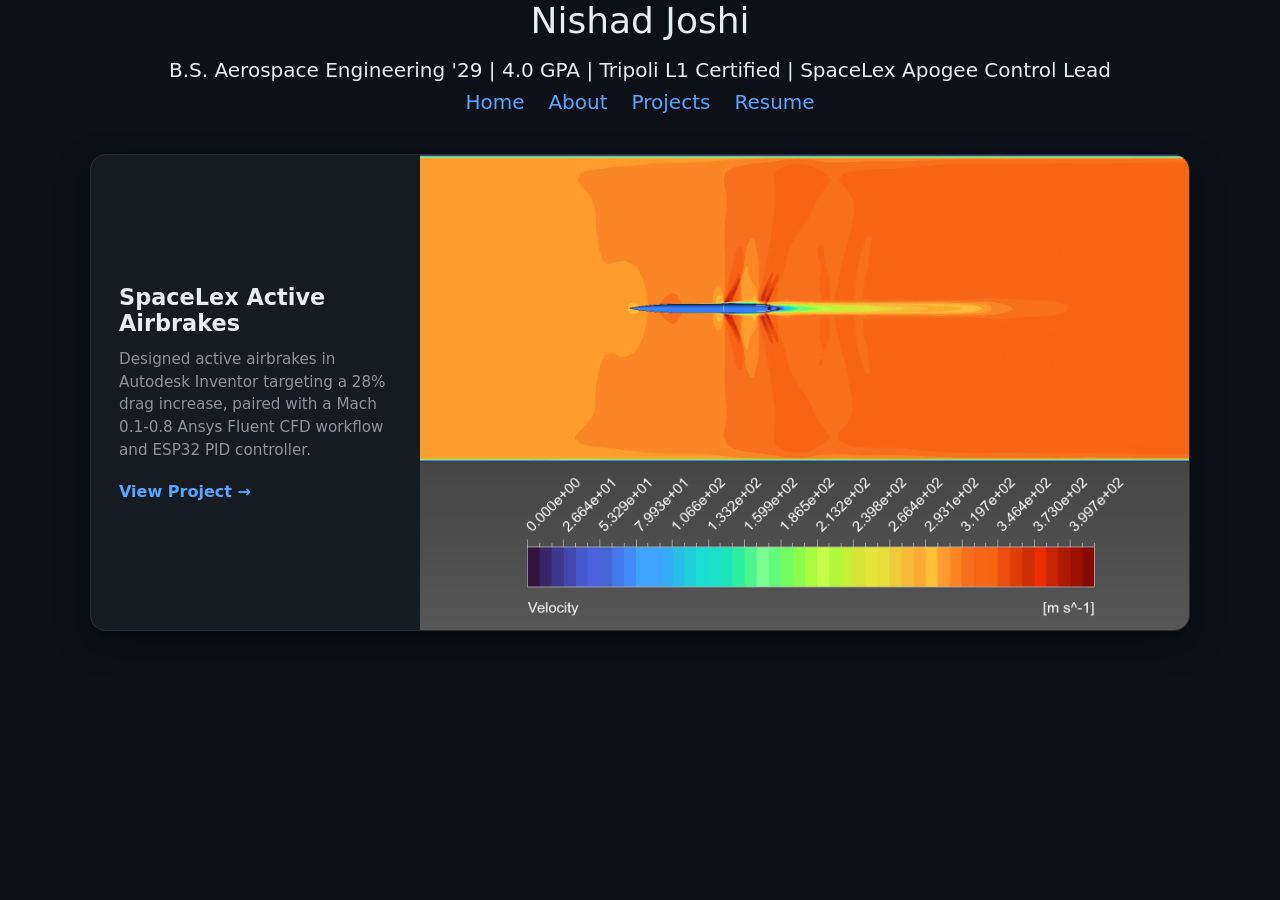
==== index.html @ 1cd3d4d1 "Visual structure polish Finalizing visual layout before filling in all the details" ====
<!doctype html>
<html lang="en-US">
  <head>
    <meta charset="utf-8" />
    <meta name="viewport" content="width=device-width, initial-scale=1.0" />
    <title>Nishad Joshi's portfolio</title>
    <link href="styles.css" rel="stylesheet" />
  </head>
  <body>
    <header id="header">Nishad Joshi</header>
    <h2 id = "subheader2">B.S. Aerospace Engineering '29 | 4.0 GPA | Tripoli L1 Certified | SpaceLex Apogee Control Lead</h2>

    <nav id="navbar">
      <ul id="navigator">
      <li><a href="index.html">Home</a></li>
      <li><a href="about.html">About</a></li>
      <li class="dropdown">
        <a href="#projects">Projects</a>
        <ul class="dropdown-menu">
          <li><a href="spacelex.html">SpaceLex Active Airbrakes</a></li>
          <li><a href="rocksat.html">RockSat Mechanical</a></li>
          <li><a href="uav.html">UAV Parachute Drop</a></li>
        </ul>
      </li>
      <li><a href="assets/Professional Resume v2 November 2026.pdf" target="_blank">Resume</a></li>
    </ul>
</nav>
    <section class="projects-container">
      <article class="project-card">
        <div class="card-text">
          <h2>SpaceLex Active Airbrakes</h2>
          <p>Designed active airbrakes in Autodesk Inventor targeting a 28% drag
            increase, paired with a Mach 0.1-0.8 Ansys Fluent CFD workflow and
            ESP32 PID controller.
          </p>
          <a href="projects.html" class="card-link">View Project &rarr;</a>
        </div>
        <div class="card-image">
          <img src="assets/airbrakes_velocity_plot.png" alt="SpaceLex active airbrake CFD Velocity plot" />
        </div>
      </article>
    </section>
  </body>
</html>
---- styles.css ----
#header {
  font-size: 36px;
  text-align: center;
  margin-bottom: 12px;
  font-family: system-ui, -apple-system, sans-serif;
}

#subheader2{
  text-align: center;
  font-size: 20px;
  margin-bottom: 8px;
  font-family: system-ui, -apple-system, sans-serif;
  font-weight: normal
}

:root {
  --bg-main: #0d1117;      /* Deep slate background */
  --bg-card: #161b22;      /* Slightly lighter shade for cards/nav */
  --text-main: #e6edf3;    /* Soft off-white for body text */
  --text-muted: #8b949e;   /* Gray for subtitles and dates */
  --accent: #58a6ff;       /* Accent color for links and buttons */
}

body {
  background-color: var(--bg-main);
  color: var(--text-main);
  margin: 0;               /* Removes default white border around the page */
  min-height: 100vh;       /* Ensures background fills the full screen height */
  font-family: system-ui, -apple-system, sans-serif;
}

.projects-container {
  max-width: 1100px;
  margin: 40px auto;
  padding: 0 20px;
  display: flex;
  flex-direction: column;
  gap: 32px; /* Space between stacked cards */
}

.project-card {
  display: grid;
  grid-template-columns: 3fr 7fr; /* 30% text left, 70% image right */
  background-color: var(--bg-card);
  border-radius: 16px;
  overflow: hidden; /* Clips the image corners to match the card's border-radius */
  
  /* Shadow + subtle border for clean separation on dark backgrounds */
  box-shadow: 0 12px 30px rgba(0, 0, 0, 0.55);
  border: 1px solid rgba(255, 255, 255, 0.08);
  transition: transform 0.2s ease, box-shadow 0.2s ease;
}

.project-card:hover {
  transform: translateY(-4px);
  box-shadow: 0 18px 40px rgba(0, 0, 0, 0.7);
}

.card-text {
  padding: 28px;
  display: flex;
  flex-direction: column;
  justify-content: center; /* Vertically centers text against the image */
  gap: 12px;
}

.card-text h2 {
  margin: 0;
  font-size: 1.4rem;
}

.card-text p {
  margin: 0;
  color: var(--text-muted);
  line-height: 1.5;
  font-size: 0.95rem;
}

.card-link {
  margin-top: 8px;
  font-weight: 600;
}

.card-image {
  min-height: 300px; /* Keeps card height consistent even with short text */
}

.card-image img {
  width: 100%;
  height: 100%;
  object-fit: cover; /* Fills the 70% panel without stretching or distorting */
  display: block;    /* Removes the tiny default gap under inline images */
}

/* Stack vertically on smaller screens so the 30% text column doesn't get squished */
@media (max-width: 768px) {
  .project-card {
    grid-template-columns: 1fr;
  }
}

a {
  color: var(--accent);    /* Prevents default dark-blue links from disappearing */
  text-decoration: none;
}

#navigator {
  list-style-type: none;
  padding: 0;
  margin: 0;
  display: flex;
  justify-content: center; /* Centers the flex items horizontally */
  gap: 24px;               /* Adds clean spacing between Home, Projects, Resume */
  font-size: 20px;
}

#content {
  color: aqua;
}

#projCard {
  background-color: var(--bg-card);
  grid-template-columns: 3fr 7fr; /* 30% text left, 70% image right */
  padding: 16px;
  border-radius: 8px;
  margin-bottom: 16px;
}

.dropdown {
  position: relative;
}

.dropdown-menu {
  list-style: none;
  margin: 0;
  padding: 8px 0;
  position: absolute;
  top: 100%;               /* Sits right below "Projects" */
  left: 50%;
  transform: translateX(-50%) translateY(6px); /* Centers under "Projects" */
  min-width: 220px;
  background-color: var(--bg-card);
  border: 1px solid rgba(255, 255, 255, 0.08);
  border-radius: 10px;
  box-shadow: 0 12px 28px rgba(0, 0, 0, 0.65);
  z-index: 100;            /* Floats cleanly on top of your project cards */

  /* Hidden by default with a smooth fade */
  opacity: 0;
  visibility: hidden;
  pointer-events: none;
  transition: opacity 0.18s ease, transform 0.18s ease, visibility 0.18s ease;
}

/* Invisible hover bridge so the menu doesn't close as your mouse moves down */
.dropdown::after {
  content: "";
  position: absolute;
  top: 100%;
  left: 0;
  width: 100%;
  height: 12px;
}

/* Show on hover (or keyboard tab focus) */
.dropdown:hover .dropdown-menu,
.dropdown:focus-within .dropdown-menu {
  opacity: 1;
  visibility: visible;
  pointer-events: auto;
  transform: translateX(-50%) translateY(10px);
}

.dropdown-menu li a {
  display: block;
  padding: 8px 16px;
  font-size: 0.92rem;
  color: var(--text-main);
  white-space: nowrap;
  transition: background-color 0.15s ease, color 0.15s ease;
}

.dropdown-menu li a:hover {
  background-color: rgba(255, 255, 255, 0.06);
  color: var(--accent);
}
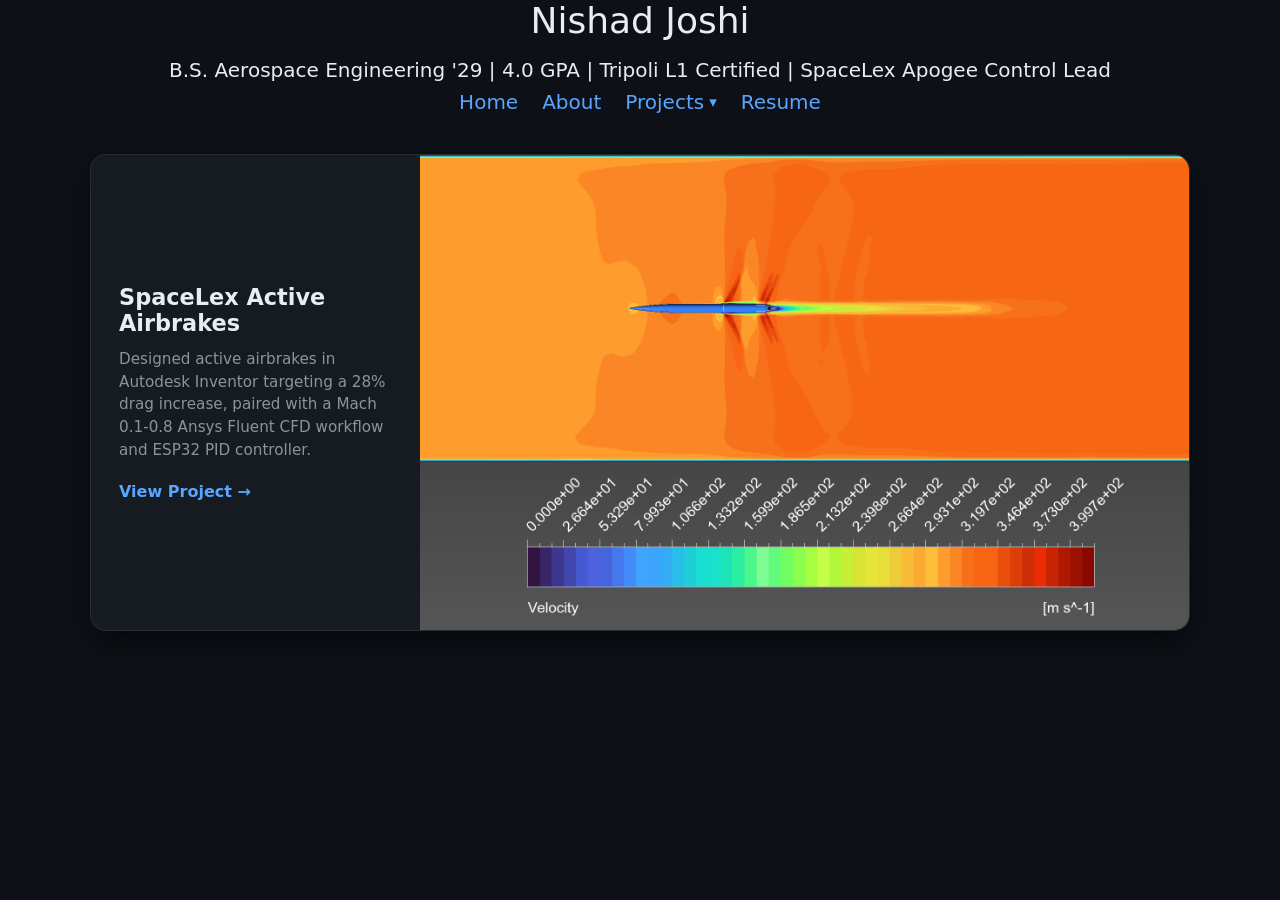
==== commit 616a9617: "Structure" ====
--- a/index.html
+++ b/index.html
@@ -12,19 +12,19 @@
 
     <nav id="navbar">
       <ul id="navigator">
-      <li><a href="index.html">Home</a></li>
-      <li><a href="about.html">About</a></li>
-      <li class="dropdown">
-        <a href="#projects">Projects</a>
-        <ul class="dropdown-menu">
-          <li><a href="spacelex.html">SpaceLex Active Airbrakes</a></li>
-          <li><a href="rocksat.html">RockSat Mechanical</a></li>
-          <li><a href="uav.html">UAV Parachute Drop</a></li>
-        </ul>
-      </li>
-      <li><a href="assets/Professional Resume v2 November 2026.pdf" target="_blank">Resume</a></li>
-    </ul>
-</nav>
+        <li><a href="index.html">Home</a></li>
+        <li><a href="about.html">About</a></li>
+        <li class="dropdown">
+          <a href="#projects">Projects <span class="arrow">&#9662;</span></a>
+          <ul class="dropdown-menu">
+            <li><a href="spacelex.html">SpaceLex Active Airbrakes</a></li>
+            <li><a href="rocksat.html">RockSat Mechanical</a></li>
+            <li><a href="uav.html">UAV Parachute Drop</a></li>
+          </ul>
+        </li>
+        <li><a href="assets/Professional Resume v2 November 2026.pdf" target="_blank">Resume</a></li>
+      </ul>
+    </nav>
     <section class="projects-container">
       <article class="project-card">
         <div class="card-text">
--- a/styles.css
+++ b/styles.css
@@ -183,4 +183,21 @@
 .dropdown-menu li a:hover {
   background-color: rgba(255, 255, 255, 0.06);
   color: var(--accent);
+}
+
+.dropdown > a {
+  display: inline-flex;
+  align-items: center;
+  gap: 5px;
+}
+
+.arrow {
+  font-size: 0.75em;
+  display: inline-block;
+  transition: transform 0.2s ease;
+}
+
+.dropdown:hover .arrow,
+.dropdown:focus-within .arrow {
+  transform: rotate(180deg);
 }
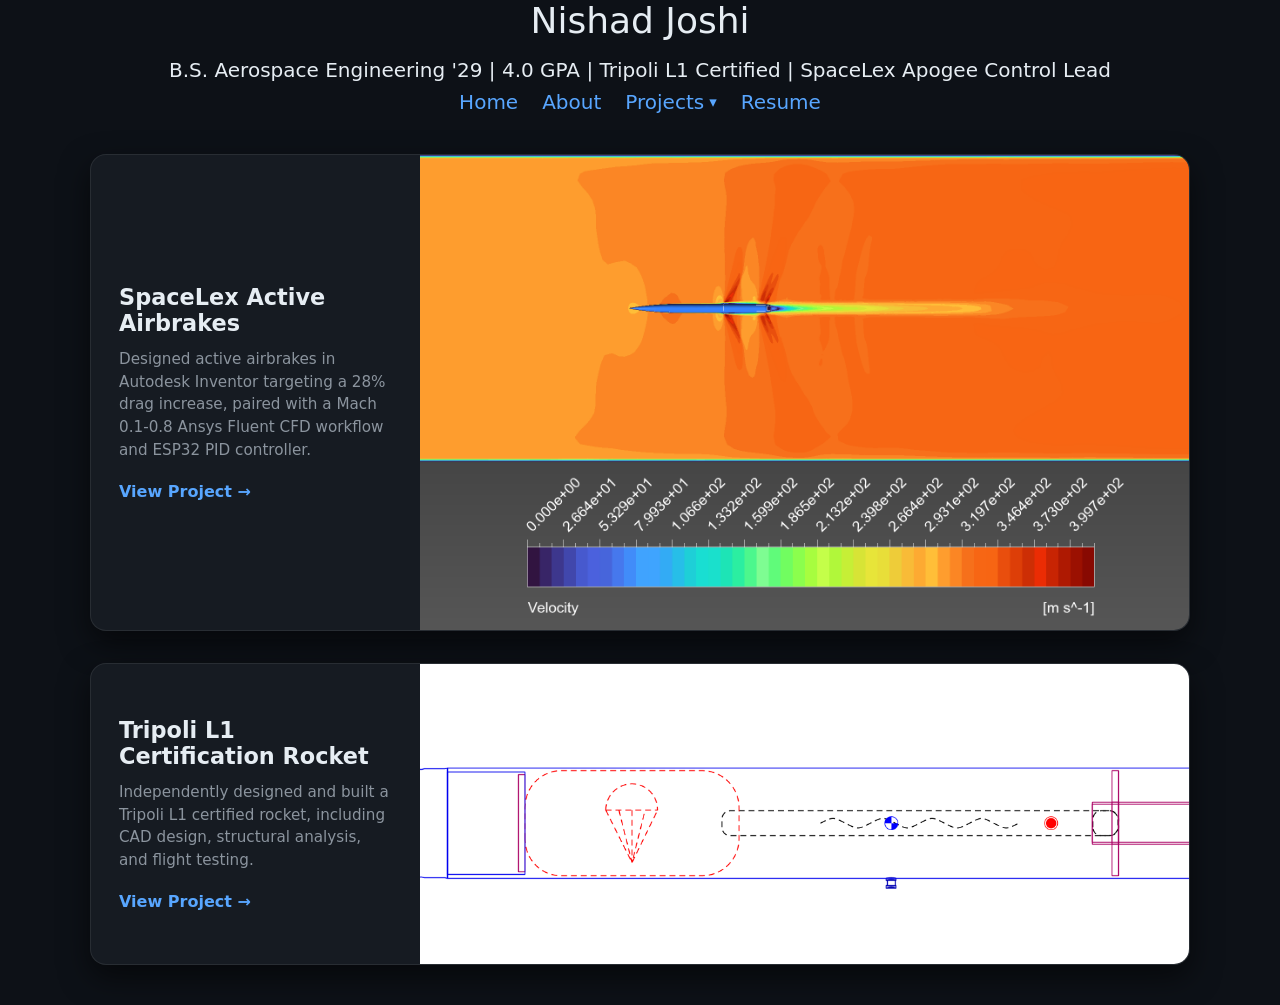
==== commit c3d77198: "Major additions to content" ====
--- a/index.html
+++ b/index.html
@@ -33,12 +33,25 @@
             increase, paired with a Mach 0.1-0.8 Ansys Fluent CFD workflow and
             ESP32 PID controller.
           </p>
-          <a href="projects.html" class="card-link">View Project &rarr;</a>
+          <a href="spacelex.html" class="card-link">View Project &rarr;</a>
         </div>
         <div class="card-image">
           <img src="assets/airbrakes_velocity_plot.png" alt="SpaceLex active airbrake CFD Velocity plot" />
         </div>
       </article>
+
+      <article class="project-card">
+        <div class="card-text">
+          <h2>Tripoli L1 Certification Rocket</h2>
+          <p>Independently designed and built a Tripoli L1 certified rocket, including
+            CAD design, structural analysis, and flight testing.
+          </p>
+          <a href="l1.html" class="card-link">View Project &rarr;</a>
+        </div>
+        <div class="card-image">
+          <img src="assets/l1_openrocket.png" alt="L1 Certification rocket OpenRocket design"/>
+        </div>
+      </article>
     </section>
   </body>
 </html>
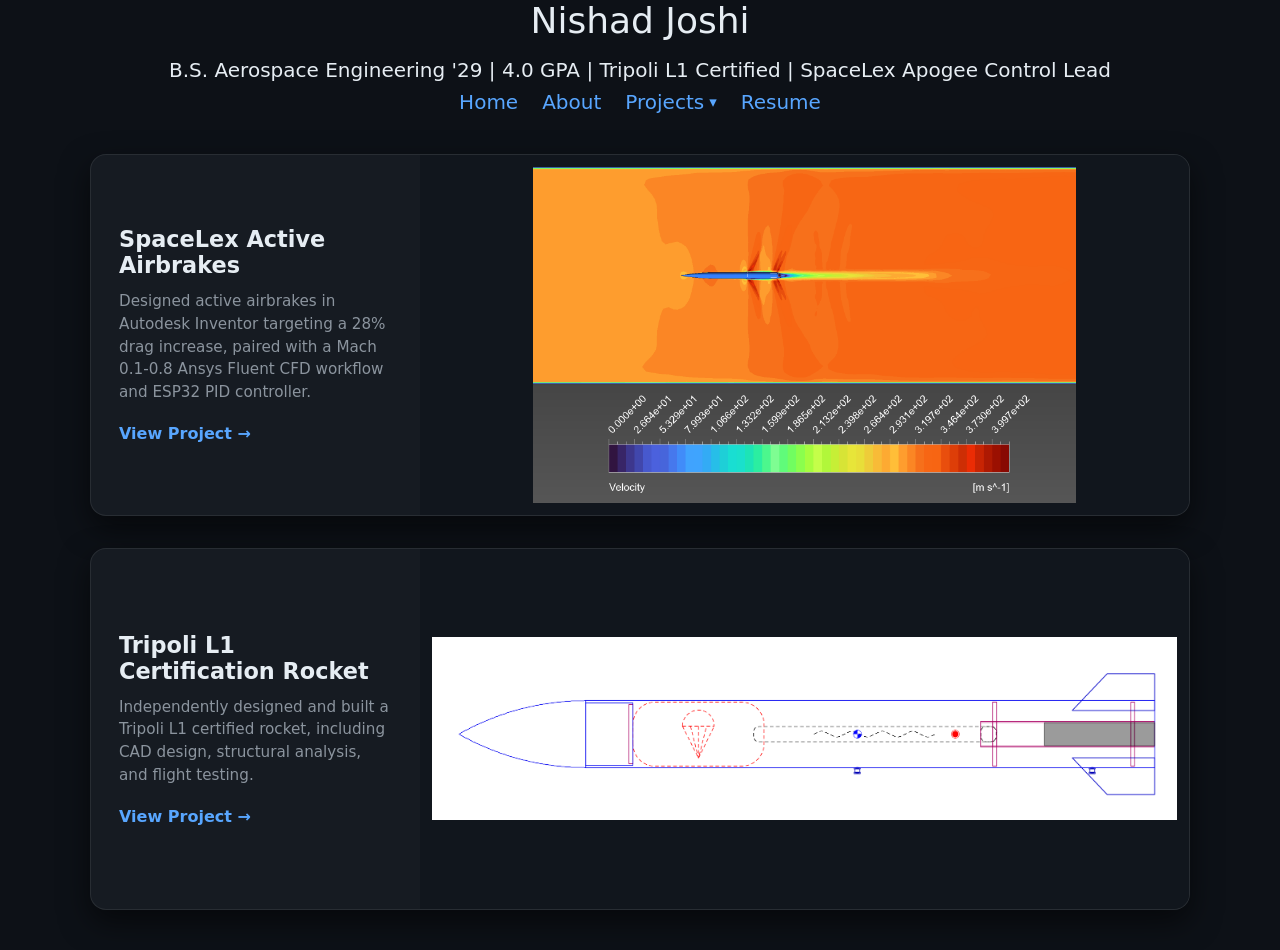
==== commit c4243c78: "Changed image handling" ====
--- a/styles.css
+++ b/styles.css
@@ -82,14 +82,22 @@
 }
 
 .card-image {
-  min-height: 300px; /* Keeps card height consistent even with short text */
+  height: 360px;              /* Locks all cards to a consistent height */
+  background-color: #11161d;  /* Subtle frame color behind any extra space */
+  padding: 12px;              /* Optional breathing room around plots/legends */
+  box-sizing: border-box;
+  display: flex;
+  align-items: center;
+  justify-content: center;
 }
 
 .card-image img {
-  width: 100%;
-  height: 100%;
-  object-fit: cover; /* Fills the 70% panel without stretching or distorting */
-  display: block;    /* Removes the tiny default gap under inline images */
+  max-width: 100%;
+  max-height: 100%;
+  width: auto;
+  height: auto;
+  object-fit: contain;        /* Guarantees the entire image stays visible */
+  display: block;
 }
 
 /* Stack vertically on smaller screens so the 30% text column doesn't get squished */
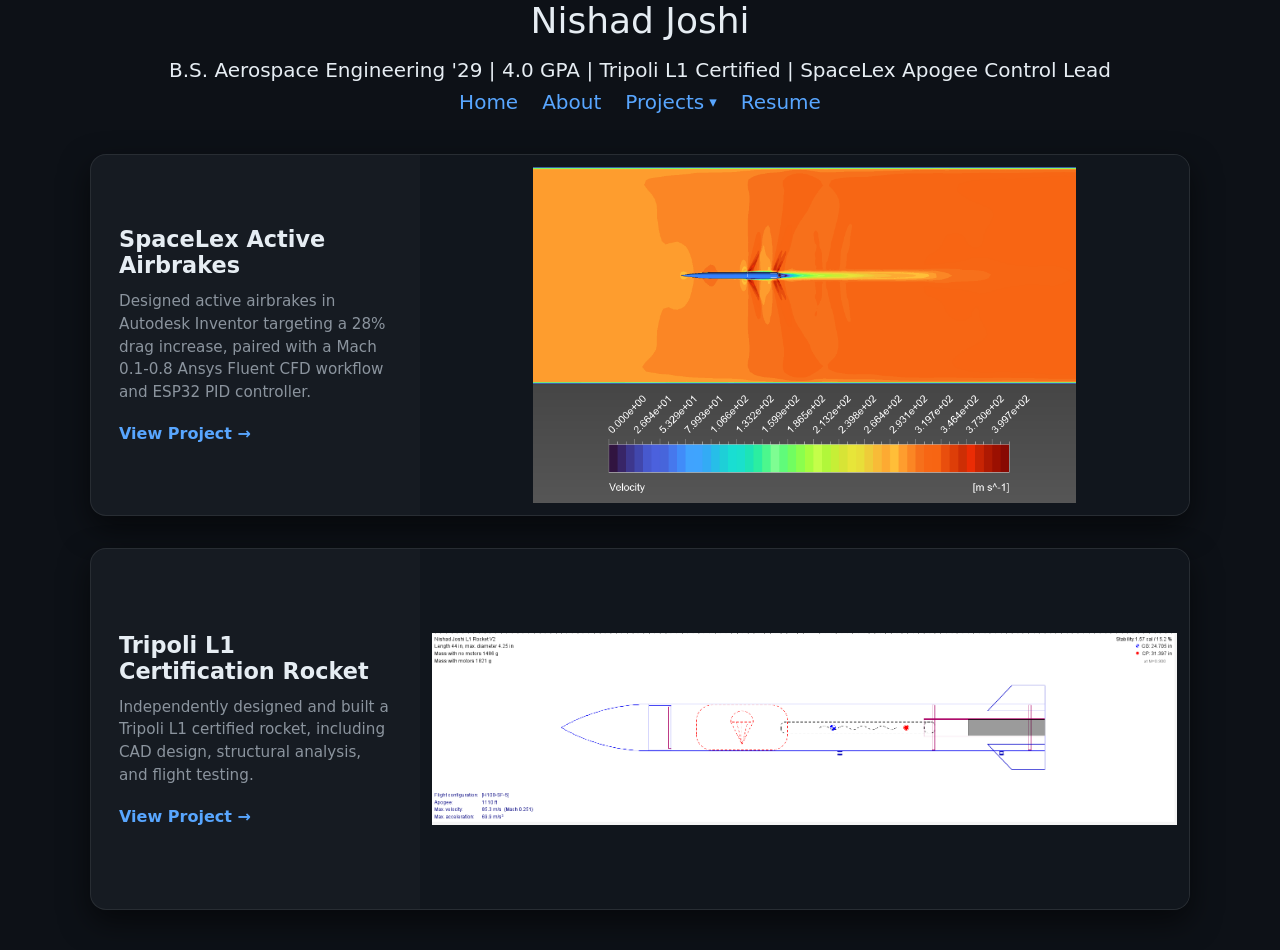
==== commit 461645b8: "Finished up two project pages" ====
--- a/index.html
+++ b/index.html
@@ -18,13 +18,14 @@
           <a href="#projects">Projects <span class="arrow">&#9662;</span></a>
           <ul class="dropdown-menu">
             <li><a href="spacelex.html">SpaceLex Active Airbrakes</a></li>
-            <li><a href="rocksat.html">RockSat Mechanical</a></li>
+            <li><a href="l1.html">L1 Certification Rocket</a></li>
             <li><a href="uav.html">UAV Parachute Drop</a></li>
           </ul>
         </li>
         <li><a href="assets/Professional Resume v2 November 2026.pdf" target="_blank">Resume</a></li>
       </ul>
     </nav>
+  
     <section class="projects-container">
       <article class="project-card">
         <div class="card-text">
@@ -49,7 +50,7 @@
           <a href="l1.html" class="card-link">View Project &rarr;</a>
         </div>
         <div class="card-image">
-          <img src="assets/l1_openrocket.png" alt="L1 Certification rocket OpenRocket design"/>
+          <img src="assets/l1_openrocket_data.png" alt="L1 Certification rocket OpenRocket design"/>
         </div>
       </article>
     </section>
--- a/styles.css
+++ b/styles.css
@@ -120,10 +120,6 @@
   justify-content: center; /* Centers the flex items horizontally */
   gap: 24px;               /* Adds clean spacing between Home, Projects, Resume */
   font-size: 20px;
-}
-
-#content {
-  color: aqua;
 }
 
 #projCard {
@@ -208,4 +204,154 @@
 .dropdown:hover .arrow,
 .dropdown:focus-within .arrow {
   transform: rotate(180deg);
+}
+
+/* =========================================================
+   PROJECT DETAIL PAGES (spacelex.html, rocksat.html, uav.html)
+   ========================================================= */
+
+/* Main column: slightly narrower than homepage cards (960px vs 1100px)
+   so technical paragraphs stay easy to read */
+.project-page {
+  max-width: 960px;
+  margin: 40px auto 80px;
+  padding: 0 24px;
+}
+
+.back-link {
+  display: inline-block;
+  font-size: 0.9rem;
+  margin-bottom: 16px;
+  color: var(--text-muted);
+}
+
+.back-link:hover {
+  color: var(--accent);
+}
+
+.project-hero h1 {
+  margin: 0 0 12px;
+  font-size: 2.2rem;
+}
+
+.project-lead {
+  margin: 0 0 28px;
+  font-size: 1.1rem;
+  line-height: 1.6;
+  color: var(--text-muted);
+}
+
+/* Spec Strip: 4-column dark card using the same surface styling as homepage cards */
+.spec-strip {
+  display: grid;
+  grid-template-columns: repeat(4, 1fr);
+  gap: 16px;
+  background-color: var(--bg-card);
+  border: 1px solid rgba(255, 255, 255, 0.08);
+  border-radius: 12px;
+  padding: 20px 24px;
+  margin-bottom: 36px;
+  box-shadow: 0 10px 24px rgba(0, 0, 0, 0.45);
+}
+
+.spec-item {
+  display: flex;
+  flex-direction: column;
+  gap: 4px;
+}
+
+.spec-label {
+  font-size: 0.75rem;
+  text-transform: uppercase;
+  letter-spacing: 0.08em;
+  color: var(--accent);
+  font-weight: 600;
+}
+
+.spec-value {
+  font-size: 0.95rem;
+  color: var(--text-main);
+  line-height: 1.4;
+}
+
+/* Reusable figure frame: prevents plots/CAD from ever getting cropped */
+.figure-box {
+  margin: 0 0 40px;
+  background-color: var(--bg-card);
+  border: 1px solid rgba(255, 255, 255, 0.08);
+  border-radius: 12px;
+  overflow: hidden;
+  box-shadow: 0 10px 24px rgba(0, 0, 0, 0.45);
+}
+
+.figure-box img {
+  width: 100%;
+  height: auto;     /* Preserves full aspect ratio so legends/axes stay intact */
+  display: block;
+}
+
+.figure-box figcaption {
+  padding: 12px 16px;
+  font-size: 0.85rem;
+  color: var(--text-muted);
+  border-top: 1px solid rgba(255, 255, 255, 0.06);
+}
+
+/* Standard content sections */
+.project-section {
+  margin-bottom: 52px;
+}
+
+.project-section h2 {
+  margin: 0 0 14px;
+  font-size: 1.45rem;
+  color: var(--text-main);
+}
+
+.project-section p {
+  margin: 0 0 14px;
+  line-height: 1.65;
+  color: var(--text-muted);
+}
+
+.detail-list {
+  padding-left: 20px;
+  color: var(--text-muted);
+  line-height: 1.7;
+}
+
+.detail-list strong {
+  color: var(--text-main);
+}
+
+/* Two-column split for side-by-side text + visuals */
+.two-col {
+  display: grid;
+  grid-template-columns: 1fr 1fr;
+  gap: 32px;
+  align-items: center;
+}
+
+.two-col .figure-box {
+  margin-bottom: 0; /* Removes extra bottom margin when inside a grid row */
+}
+
+/* Bottom Next/Back navigation bar */
+.project-footer-nav {
+  display: flex;
+  justify-content: space-between;
+  padding-top: 24px;
+  border-top: 1px solid rgba(255, 255, 255, 0.08);
+  font-weight: 600;
+}
+
+/* Responsive behavior for tablets and phones */
+@media (max-width: 768px) {
+  .spec-strip {
+    grid-template-columns: repeat(2, 1fr); /* Drops 4 columns -> 2x2 grid */
+  }
+
+  .two-col {
+    grid-template-columns: 1fr;            /* Stacks text and images vertically */
+  }
 }
